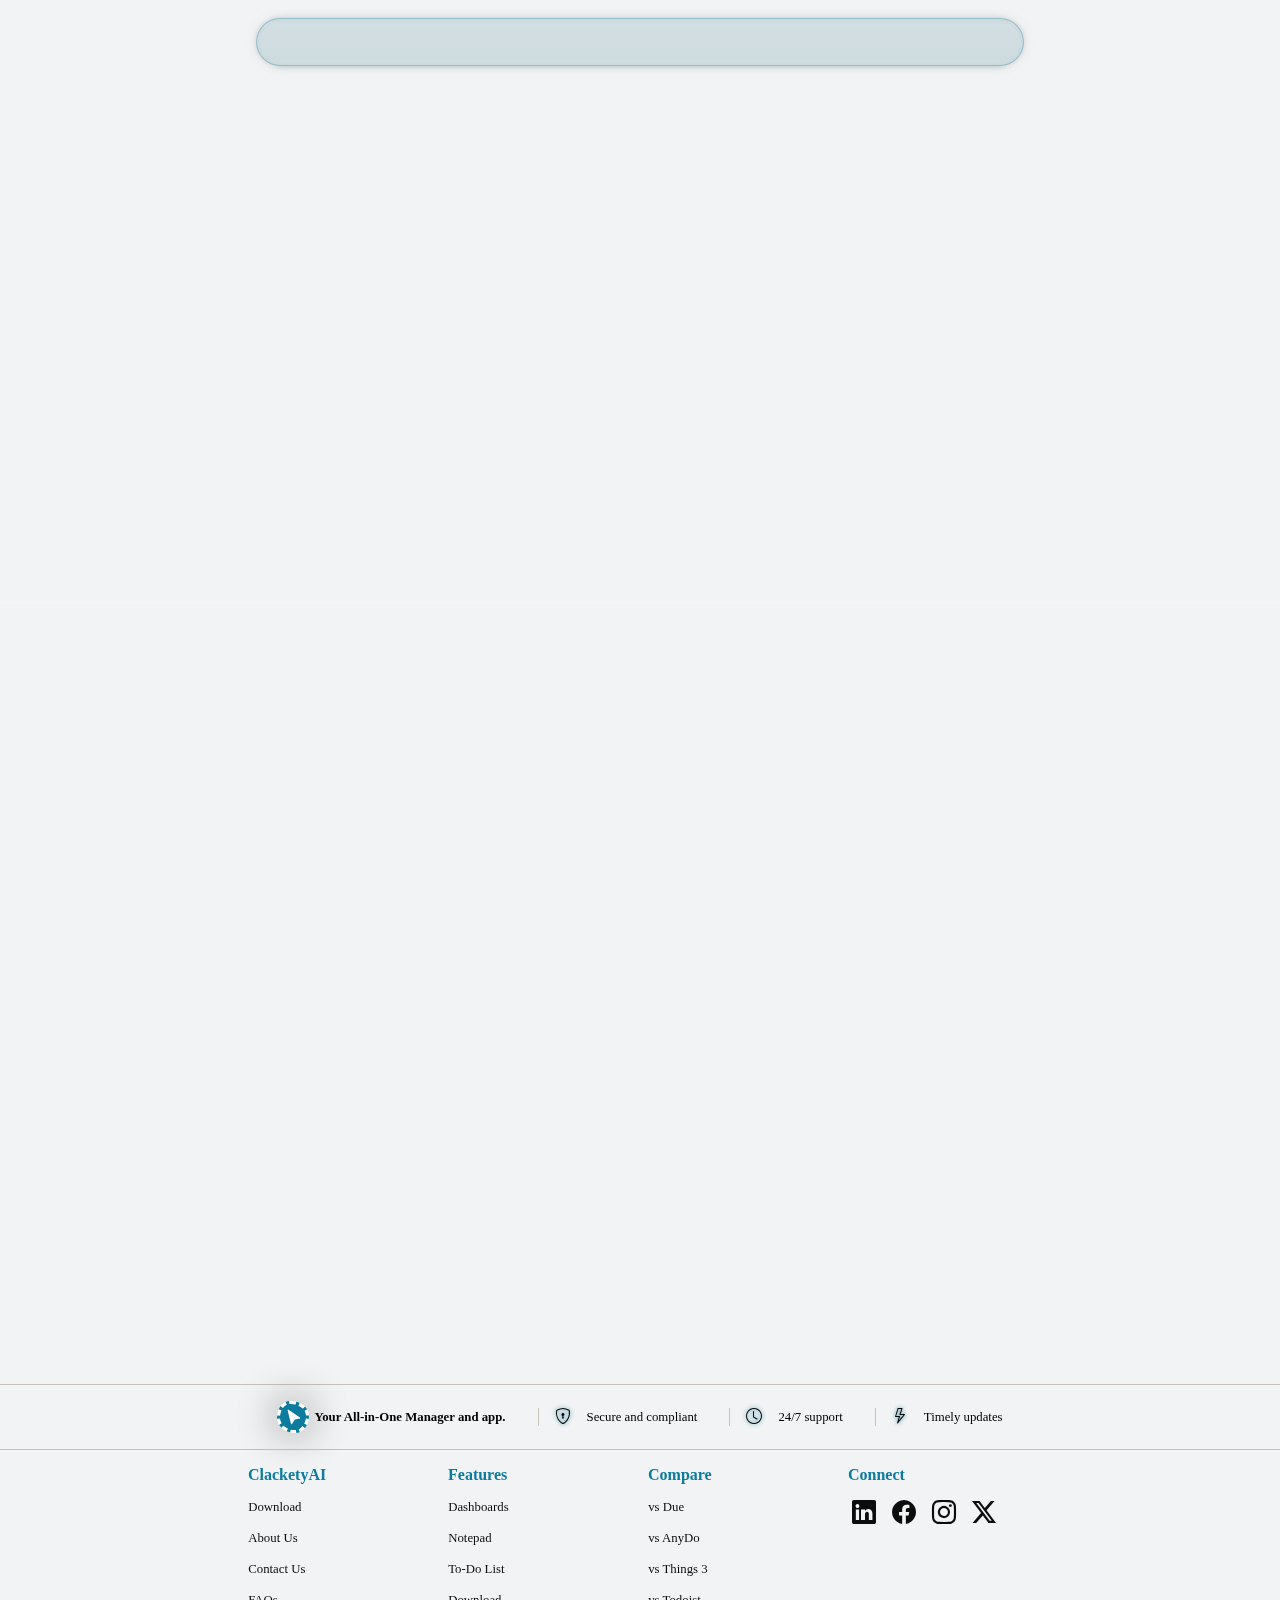
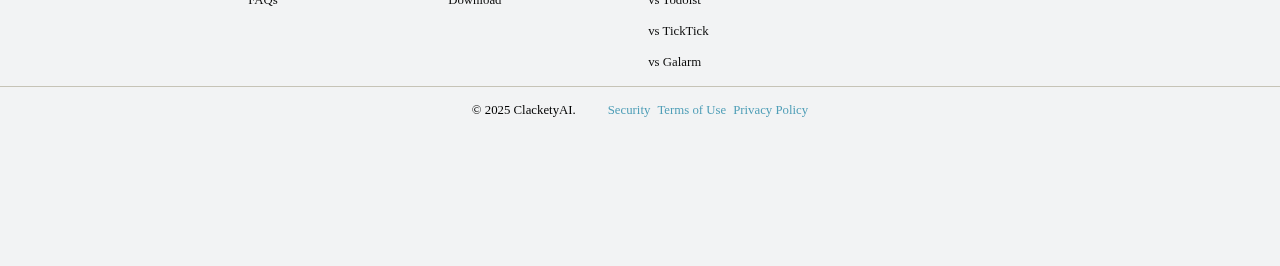
==== about.html @ d1289d00 "Add files via upload" ====
<!DOCTYPE html>
<html lang="en">
<head>
    <meta charset="UTF-8">
    <meta name="viewport" content="width=device-width, initial-scale=1.0">
    <title>About Us | ClacketyAI</title>

    <!-- Boostrap CDN -->
    <link rel="stylesheet" href="https://cdn.jsdelivr.net/npm/bootstrap-icons@1.11.3/font/bootstrap-icons.min.css">

    <!-- Custom CSS Link -->
    <link rel="stylesheet" href="css/about.css">
</head>
<body>
    <main>
        &nbsp;
        <header>
            &nbsp;
        </header>
        <section class="hero">
            &nbsp;
        </section>
        <section class="box" id="about">
            &nbsp;
        </section>
        <footer>
            <div class="footer-bar">
                <div class="logo-caption">
                    <a href="/" class="logo">
                        <i class="bi-cursor-fill"></i>
                    </a>
                    <p class="caption">
                        Your All-in-One Manager and app.
                    </p>
                </div>

                <div class="card">
                    <span>
                        <i class="bi bi-shield-lock"></i>
                    </span>
                    <span>Secure and compliant</span>
                </div>

                <div class="card">
                    <span>
                        <i class="bi bi-clock"></i>
                    </span>
                    <span>24/7 support</span>
                </div>

                <div class="card">
                    <span>
                        <i class="bi bi-lightning"></i>
                    </span>
                    <span>Timely updates</span>
                </div>
            </div>
            <div class="main-footer">
                <div class="clackety">
                    <h1>ClacketyAI</h1>
                    <ul>
                        <li>
                            <span class="dash"></span>
                            <span class="foot-link">
                                <a href="/">Download</a>
                            </span>
                        </li>

                        <li>
                            <span class="dash"></span>
                            <span class="foot-link">
                                <a href="/">About Us</a>
                            </span>
                        </li>

                        <li>
                            <span class="dash"></span>
                            <span class="foot-link">
                                <a href="/">Contact Us</a>
                            </span>
                        </li>

                        <li>
                            <span class="dash"></span>
                            <span class="foot-link">
                                <a href="/">FAQs</a>
                            </span>
                        </li>

                    </ul>
                </div>
                <div class="features">
                    <h1>Features</h1>
                    <ul>
                            <li>
                                <span class="dash"></span>
                                <span class="foot-link">
                                    <a href="/">Dashboards</a>
                                </span>
                            </li>

                            <li>
                                <span class="dash"></span>
                                <span class="foot-link">
                                    <a href="/">Notepad</a>
                                </span>
                            </li>

                            <li>
                                <span class="dash"></span>
                                <span class="foot-link">
                                    <a href="/">To-Do List</a>
                                </span>
                            </li>

                            <li>
                                <span class="dash"></span>
                                <span class="foot-link">
                                    <a href="/">Download</a>
                                </span>
                            </li>

                    </ul>
                </div>
                <div class="compare">
                    <h1>Compare</h1>
                    <ul>
                        <li>
                            <span class="dash"></span>
                            <span class="foot-link">
                                <a href="/">vs Due</a>
                            </span>
                        </li>

                        <li>
                            <span class="dash"></span>
                            <span class="foot-link">
                                <a href="/">vs AnyDo</a>
                            </span>
                        </li>

                        <li>
                            <span class="dash"></span>
                            <span class="foot-link">
                                <a href="/">vs Things 3</a>
                            </span>
                        </li>

                        <li>
                            <span class="dash"></span>
                            <span class="foot-link">
                                <a href="/">vs Todoist</a>
                            </span>
                        </li>

                        <li>
                            <span class="dash"></span>
                            <span class="foot-link">
                                <a href="/">vs TickTick</a>
                            </span>
                        </li>

                        <li>
                            <span class="dash"></span>
                            <span class="foot-link">
                                <a href="/">vs Galarm</a>
                            </span>
                        </li>

                    </ul>
                </div>
                <div class="connect">
                    <h1>Connect</h1>
                    <ul>
                        <li>
                            <a href="/" class="bi-linkedin"></a>
                        </li>

                        <li>
                            <a href="/" class="bi-facebook"></a>
                        </li>

                        <li>
                            <a href="/" class="bi-instagram"></a>
                        </li>

                        <li>
                            <a href="/" class="bi-twitter-x"></a>
                        </li>
                    </ul>
                </div>
            </div>
            <div class="footer-bottom">
                <ul>
                    <li>
                        &copy; 2025 ClacketyAI.
                    </li>

                    <div class="fb-half">
                        <li><a href="/">Security</a></li>

                        <li><a href="/">Terms of Use</a></li>
    
                        <li><a href="/">Privacy Policy</a></li>
                    </div>
                </ul>
            </div>
        </footer>
    </main>
</body>
</html>
---- css/about.css ----
@import url("/css/header.css");
@import url("/css/footer.css");
@import url("/css/variables.css");
@import url("/css/style.css");
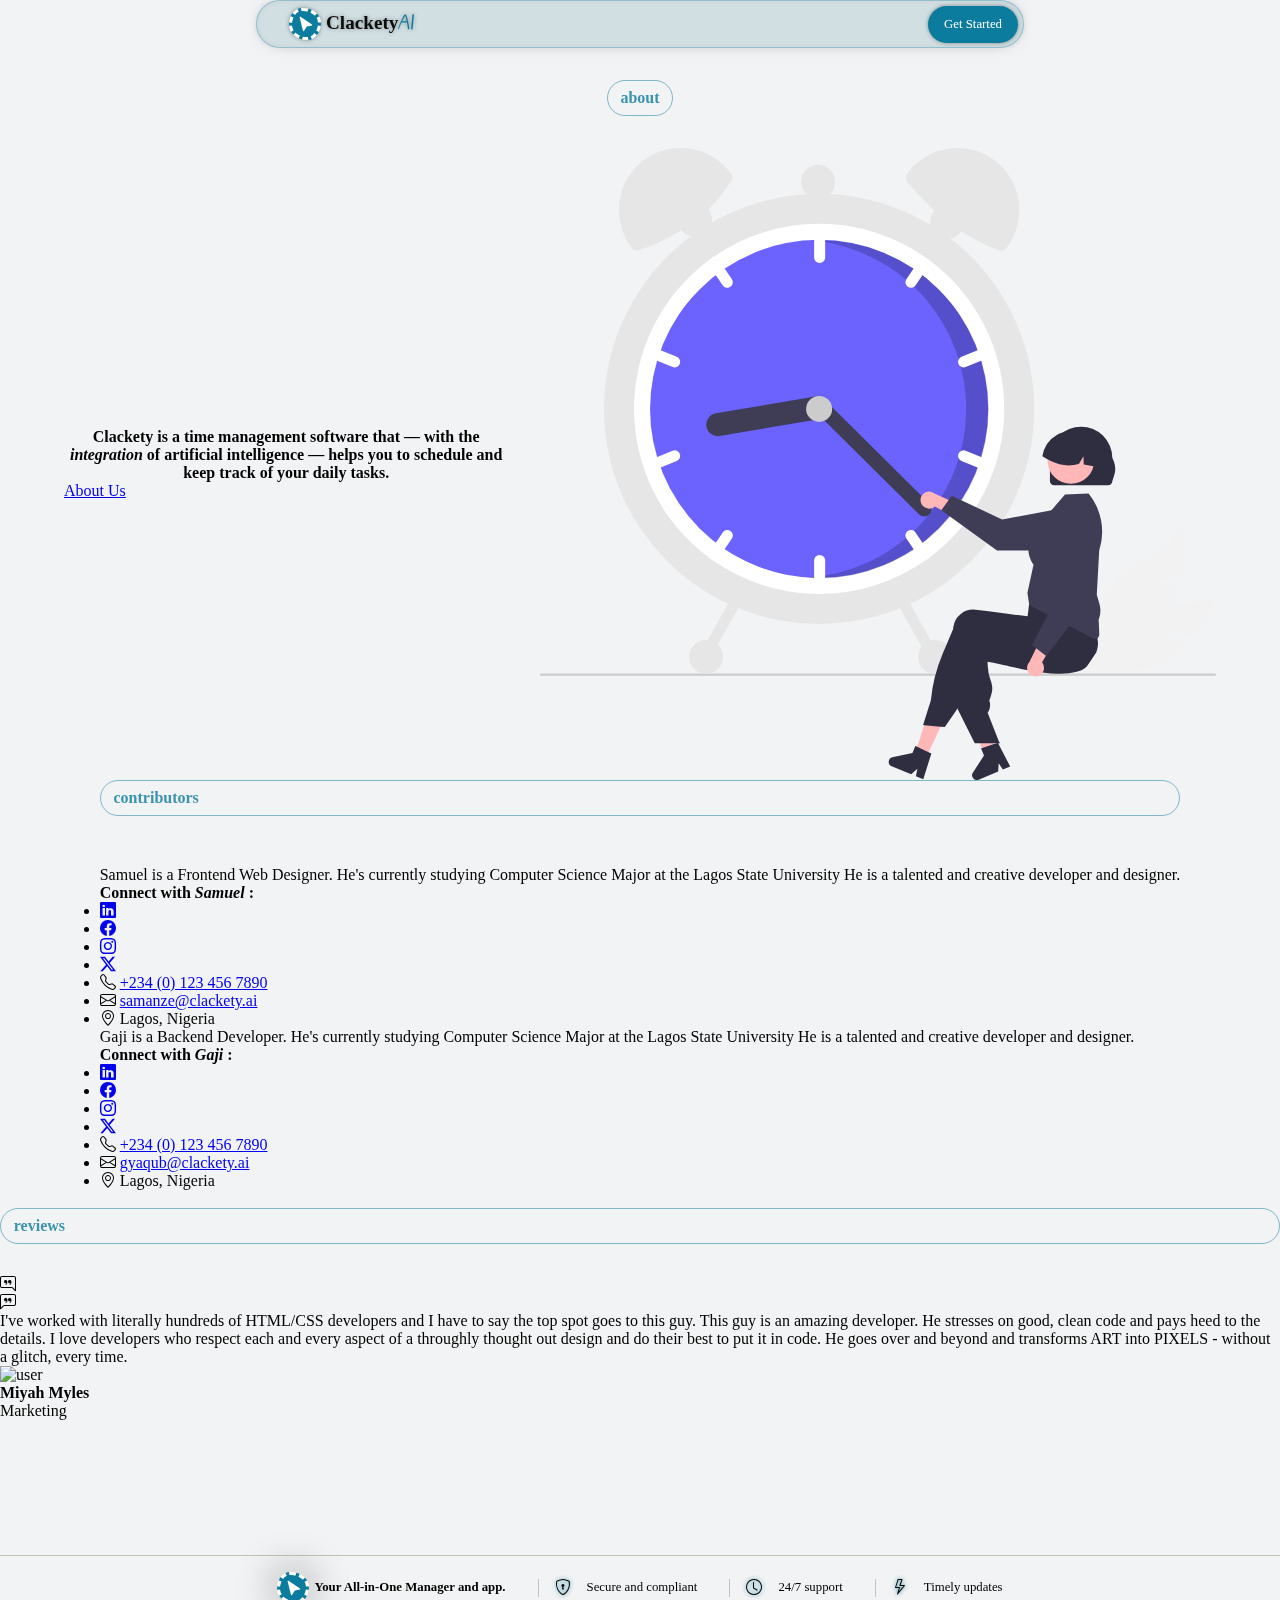
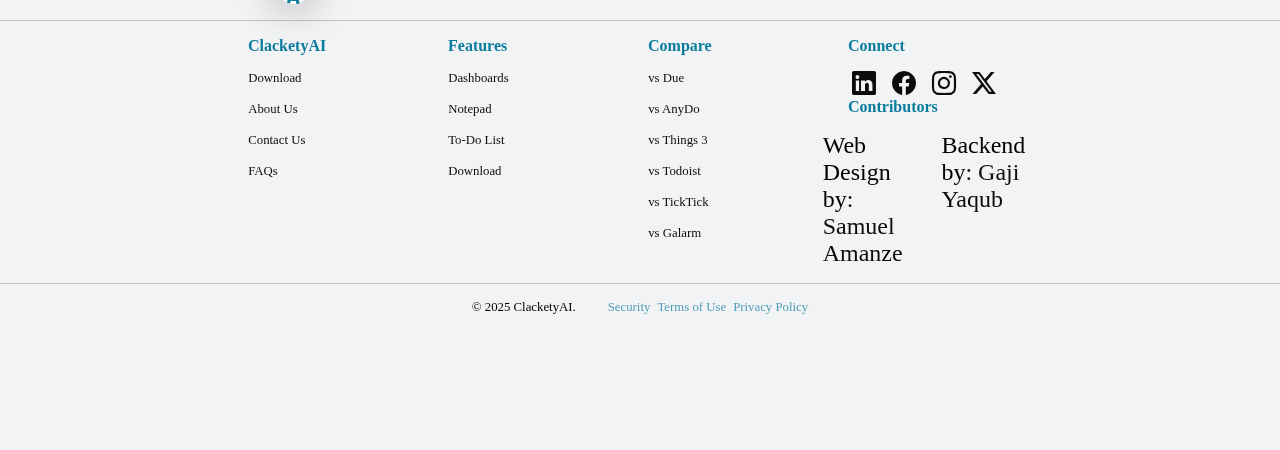
==== commit e05093e5: "Update about.html" ====
--- a/about.html
+++ b/about.html
@@ -9,21 +9,185 @@
     <link rel="stylesheet" href="https://cdn.jsdelivr.net/npm/bootstrap-icons@1.11.3/font/bootstrap-icons.min.css">
 
     <!-- Custom CSS Link -->
-    <link rel="stylesheet" href="css/about.css">
+    <link rel="stylesheet" href="/css/about.css">
+
+    <!-- Favicon Link -->
+     <link rel="shortcut icon" href="/assets/cdn/clackety-favicon.png" type="image/x-icon">
 </head>
 <body>
     <main>
-        &nbsp;
         <header>
-            &nbsp;
+            <nav>
+                <div class="logo-text">
+                    <span class="top">
+                        <a href="/index.html" class="logo">
+                            <i class="bi-cursor-fill"></i>
+                        </a>
+                        <a href="/index.html" class="text">
+                            Clackety<span>AI</span>
+                        </a>
+                    </span>
+                    <span class="bottm-t"></span>
+                </div>
+                <div class="cta">
+                    <a href="/onboarding/signup.html">Get Started</a>
+                </div>
+            </nav>
         </header>
-        <section class="hero">
-            &nbsp;
+        <section class="hero" id="about">
+            <div class="label">about</div>
+            <div class="about-part">
+                <div class="about-text">
+                    <h4>
+                        <span>Clackety</span> is a time management software that — with the <i>integration</i> of artificial intelligence — helps you to schedule and keep track of your daily tasks. 
+                    </h4>
+                    <a href="/about.html">About Us</a>
+                </div>
+                <div class="about-svg">
+                    <img src="/assets/cdn/undraw_time-management_fedt.svg" alt="">
+                </div>
+            </div>
         </section>
-        <section class="box" id="about">
-            &nbsp;
+        <section class="authors">
+            <div class="label">contributors</div>
+            <div class="author" id="samuel">
+                <div class="author-pic">
+                    <div class="image">
+                        &nbsp;
+                    </div>
+                </div>
+
+                <div class="author-bio">
+                    <div class="text">
+                        Samuel is a Frontend Web Designer. He's currently studying Computer Science Major at the Lagos State University
+                        He is a talented and creative developer and designer.
+                    </div>
+                    <div class="more">
+                        <div class="socials">
+                        <h4>Connect with <i>Samuel</i> : </h4>
+                        <ul>
+                            <li>
+                                <a href="/" class="bi-linkedin"></a>
+                            </li>
+    
+                            <li>
+                                <a href="/" class="bi-facebook"></a>
+                            </li>
+    
+                            <li>
+                                <a href="/" class="bi-instagram"></a>
+                            </li>
+    
+                            <li>
+                                <a href="/" class="bi-twitter-x"></a>
+                            </li>
+                        </ul>
+                        </div>
+                        <div class="deets">
+                        <ul>
+                            <li>
+                                <span class="bi bi-telephone"></span>
+                                <a href="tel:23401234567890">+234 (0) 123 456 7890</a>
+                            </li>
+
+                            <li>
+                                <span class="bi bi-envelope"></span>
+                                <a href="mailto:samanze@clackety.ai">samanze@clackety.ai</a>
+                            </li>
+
+                            <li>
+                                <span class="bi bi-geo-alt"></span>
+                                <span>Lagos, Nigeria</span>
+                            </li>
+                        </ul>
+                    </div>
+                    </div>
+                </div>
+            </div>
+            <div class="author" id="gaji">
+                <div class="author-bio">
+                    <div class="text">
+                        Gaji is a Backend Developer. He's currently studying Computer Science Major at the Lagos State University
+                        He is a talented and creative developer and designer.
+                    </div>
+                    <div class="more">
+                        <div class="socials">
+                        <h4>Connect with <i>Gaji</i> : </h4>
+                        <ul>
+                            <li>
+                                <a href="/" class="bi-linkedin"></a>
+                            </li>
+    
+                            <li>
+                                <a href="/" class="bi-facebook"></a>
+                            </li>
+    
+                            <li>
+                                <a href="/" class="bi-instagram"></a>
+                            </li>
+    
+                            <li>
+                                <a href="/" class="bi-twitter-x"></a>
+                            </li>
+                        </ul>
+                    </div>
+                        <div class="deets">
+                        <ul>
+                            <li>
+                                <span class="bi bi-telephone"></span>
+                                <a href="tel:23401234567890">+234 (0) 123 456 7890</a>
+                            </li>
+
+                            <li>
+                                <span class="bi bi-envelope"></span>
+                                <a href="mailto:gyaqub@clackety.ai">gyaqub@clackety.ai</a>
+                            </li>
+
+                            <li>
+                                <span class="bi bi-geo-alt"></span>
+                                <span>Lagos, Nigeria</span>
+                            </li>
+                        </ul>
+                    </div>
+                    </div>
+                </div>
+
+                <div class="author-pic">
+                    <div class="image">
+                        &nbsp;
+                    </div>
+                </div>
+                
+            </div>
         </section>
-        <footer>
+        <section class="reviews">
+            <div class="label">reviews</div>
+            <div class="testimonial-container">
+                <div class="progress-bar"></div>
+                <div class="bi-chat-right-quote bi-blockquote"></div>
+                <div class="bi-chat-left-quote bi-blockquote"></div>
+                <p class="testimonial">
+                  I've worked with literally hundreds of HTML/CSS developers and I have to
+                  say the top spot goes to this guy. This guy is an amazing developer. He
+                  stresses on good, clean code and pays heed to the details. I love
+                  developers who respect each and every aspect of a throughly thought out
+                  design and do their best to put it in code. He goes over and beyond and
+                  transforms ART into PIXELS - without a glitch, every time.
+                </p>
+                <div class="user">
+                  <img
+                    src="https://randomuser.me/api/portraits/women/46.jpg"
+                    alt="user"
+                    class="user-image"
+                  />
+                  <div class="user-details">
+                    <h4 class="username">Miyah Myles</h4>
+                    <p class="role">Marketing</p>
+                  </div>
+                </div>
+              </div>
+        </section>
+        <footer class="box">
             <div class="footer-bar">
                 <div class="logo-caption">
                     <a href="/" class="logo">
@@ -69,21 +233,21 @@
                         <li>
                             <span class="dash"></span>
                             <span class="foot-link">
-                                <a href="/">About Us</a>
-                            </span>
-                        </li>
-
-                        <li>
-                            <span class="dash"></span>
-                            <span class="foot-link">
-                                <a href="/">Contact Us</a>
-                            </span>
-                        </li>
-
-                        <li>
-                            <span class="dash"></span>
-                            <span class="foot-link">
-                                <a href="/">FAQs</a>
+                                <a href="/about.html">About Us</a>
+                            </span>
+                        </li>
+
+                        <li>
+                            <span class="dash"></span>
+                            <span class="foot-link">
+                                <a href="/contact.html">Contact Us</a>
+                            </span>
+                        </li>
+
+                        <li>
+                            <span class="dash"></span>
+                            <span class="foot-link">
+                                <a href="/contact.html#faq">FAQs</a>
                             </span>
                         </li>
 
@@ -170,24 +334,45 @@
                     </ul>
                 </div>
                 <div class="connect">
-                    <h1>Connect</h1>
-                    <ul>
-                        <li>
-                            <a href="/" class="bi-linkedin"></a>
-                        </li>
-
-                        <li>
-                            <a href="/" class="bi-facebook"></a>
-                        </li>
-
-                        <li>
-                            <a href="/" class="bi-instagram"></a>
-                        </li>
-
-                        <li>
-                            <a href="/" class="bi-twitter-x"></a>
-                        </li>
-                    </ul>
+                    <div class="upper">
+                        <h1>Connect</h1>
+                        <ul>
+                            <li>
+                                <a href="/" class="bi-linkedin"></a>
+                            </li>
+    
+                            <li>
+                                <a href="/" class="bi-facebook"></a>
+                            </li>
+    
+                            <li>
+                                <a href="/" class="bi-instagram"></a>
+                            </li>
+    
+                            <li>
+                                <a href="/" class="bi-twitter-x"></a>
+                            </li>
+                        </ul>
+                    </div>
+
+                    <div class="lower">
+                        <h1>Contributors</h1>
+                        <ul>
+                            <li>
+                                <span class="dash"></span>
+                                <span class="foot-link">
+                                    Web Design by: <a href="/about.html#Gaji">Samuel Amanze</a>
+                                </span>
+                            </li>
+    
+                            <li>
+                                <span class="dash"></span>
+                                <span class="foot-link">
+                                    Backend by: <a href="/about.html#gaji">Gaji Yaqub</a>
+                                </span>
+                            </li>
+                        </ul>
+                    </div>
                 </div>
             </div>
             <div class="footer-bottom">
@@ -206,6 +391,87 @@
                 </ul>
             </div>
         </footer>
+
+        <script>
+                const testimonialsContainer = document.querySelector('.testimonials-container')
+const testimonial = document.querySelector('.testimonial')
+const userImage = document.querySelector('.user-image')
+const username = document.querySelector('.username')
+const role = document.querySelector('.role')
+
+const testimonials = [
+  {
+    name: 'Miyah Myles',
+    position: 'Marketing',
+    photo:
+      'https://www.freepik.com/free-photo/smiley-business-woman-front-view_28475706.htm#fromView=search&page=1&position=5&uuid=f24b8416-74ac-430f-ac26-d47ee98646f7',
+    text:
+      "ClacketyAI is one of the best time management apps ever.",
+  },
+  {
+    name: 'June Cha',
+    position: 'Software Engineer',
+    photo: 'https://randomuser.me/api/portraits/women/44.jpg',
+    text:
+      "ClacketyAI is one of the best time management apps ever.",
+  },
+  {
+    name: 'Iida Niskanen',
+    position: 'Data Entry',
+    photo: 'https://randomuser.me/api/portraits/women/68.jpg',
+    text:
+      "ClacketyAI is one of the best time management apps ever.",
+  },
+  {
+    name: 'Renee Sims',
+    position: 'Receptionist',
+    photo: 'https://randomuser.me/api/portraits/women/65.jpg',
+    text:
+      "ClacketyAI is one of the best time management apps ever.",
+  },
+  {
+    name: 'Jonathan Nunfiez',
+    position: 'Graphic Designer',
+    photo: 'https://randomuser.me/api/portraits/men/43.jpg',
+    text:
+      "ClacketyAI is one of the best time management apps ever.",
+  },
+  {
+    name: 'Sasha Ho',
+    position: 'Accountant',
+    photo:
+      'https://images.pexels.com/photos/415829/pexels-photo-415829.jpeg?h=350&auto=compress&cs=tinysrgb',
+    text:
+      "ClacketyAI is one of the best time management apps ever.",
+  },
+  {
+    name: 'Veeti Seppanen',
+    position: 'Director',
+    photo: 'https://randomuser.me/api/portraits/men/97.jpg',
+    text:
+      "ClacketyAI is one of the best time management apps ever.",
+  },
+]
+
+let idx = 1
+
+function updateTestimonial() {
+  const { name, position, photo, text } = testimonials[idx]
+
+  testimonial.innerHTML = text
+  userImage.src = photo
+  username.innerHTML = name
+  role.innerHTML = position
+
+  idx++
+
+  if (idx > testimonials.length - 1) {
+    idx = 0
+  }
+}
+
+setInterval(updateTestimonial, 10000)
+        </script>
     </main>
 </body>
-</html>+</html>
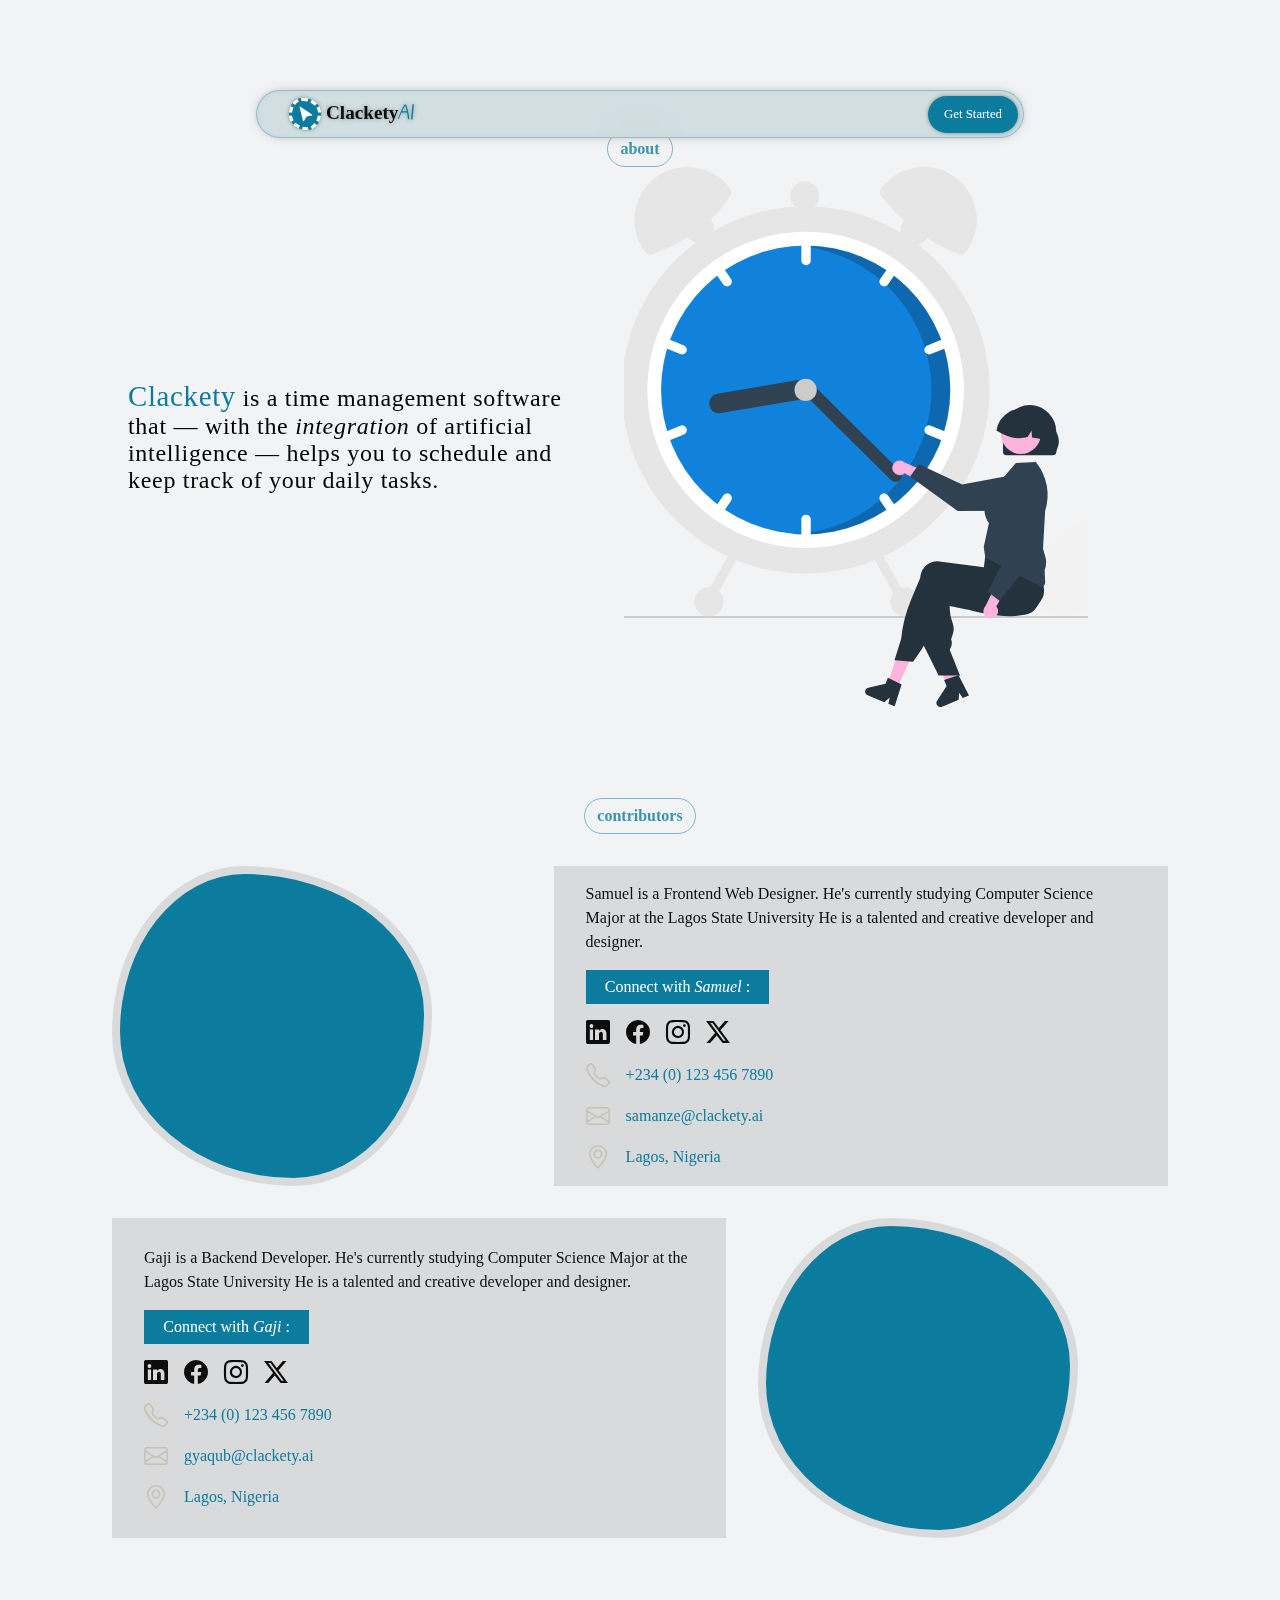
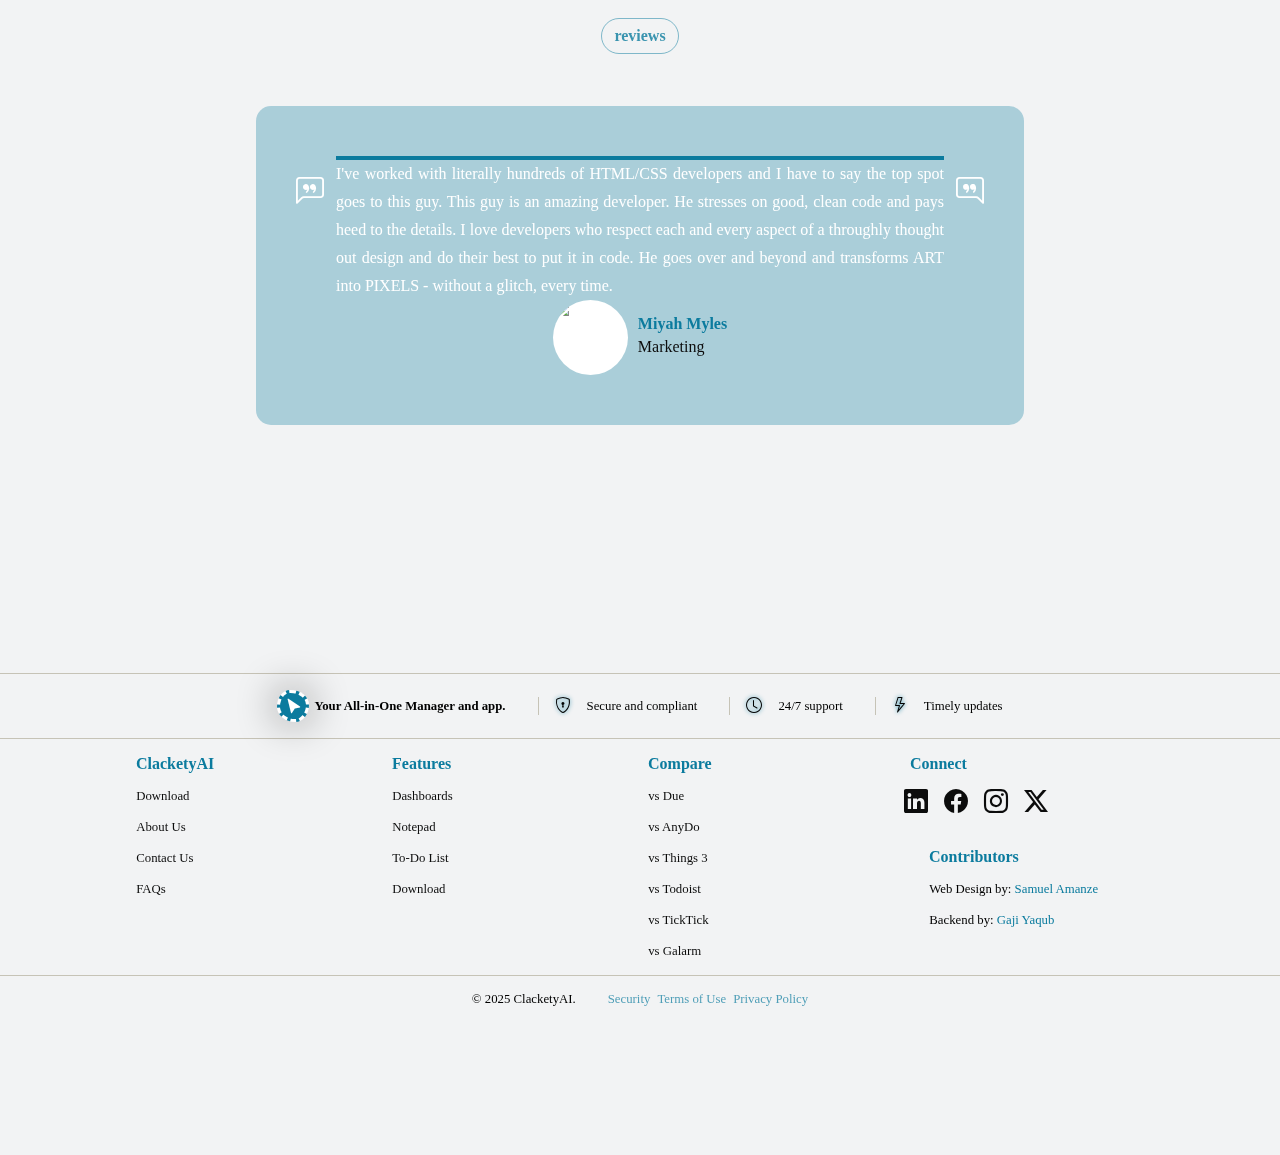
==== commit eb7eb74e: "Update about.html" ====
--- a/about.html
+++ b/about.html
@@ -41,7 +41,6 @@
                     <h4>
                         <span>Clackety</span> is a time management software that — with the <i>integration</i> of artificial intelligence — helps you to schedule and keep track of your daily tasks. 
                     </h4>
-                    <a href="/about.html">About Us</a>
                 </div>
                 <div class="about-svg">
                     <img src="/assets/cdn/undraw_time-management_fedt.svg" alt="">
--- a/css/about.css
+++ b/css/about.css
@@ -2,3 +2,189 @@
 @import url("/css/footer.css");
 @import url("/css/variables.css");
 @import url("/css/style.css");
+
+section {
+    margin-bottom: 5rem;
+}
+
+.hero {
+    margin-top: 5.5rem;
+}
+
+.authors {
+    width: 100%;
+    position: relative;
+    display: flex;
+    flex-flow: column;
+    align-items: center;
+    justify-content: center;
+    gap: 2rem;
+}
+
+.authors #samuel {
+    width: 80%;
+    min-height: 250px;
+    margin: 0 auto;
+    position: relative;
+    display: grid;
+    grid-template-columns: 40% 60%;
+    align-items: center;
+    justify-content: center;
+    gap: 2rem;
+}
+
+.authors #gaji {
+    width: 80%;
+    min-height: 250px;
+    margin: 0 auto;
+    position: relative;
+    display: grid;
+    grid-template-columns: 60% 40%;
+    align-items: center;
+    justify-content: center;
+    gap: 2rem;
+}
+
+.authors .author .author-pic {
+    width: 20rem;
+    height: 20rem;
+    background: rgba(0, 0, 0, 0.1);
+    border-radius: 41% 59% 43% 57% / 52% 46% 54% 48%;
+    display: flex;
+    flex-flow: column;
+    align-items: center;
+    justify-content: center;
+}
+
+.authors .author .author-pic .image {
+    width: 19rem;
+    height: 19rem;
+    background: var(--second-color);
+    border-radius: 41% 59% 43% 57% / 52% 46% 54% 48%;
+    display: flex;
+    flex-flow: column;
+    align-items: center;
+    justify-content: center;
+}
+
+.authors .author .author-bio {
+    width: 100%;
+    height: 100%;
+    position: relative;
+    background: rgba(0, 0, 0, 0.1);
+    display: flex;
+    flex-flow: column;
+    align-items: start;
+    justify-content: center;
+    padding: 0 2rem;
+}
+
+.authors .author .author-bio .text {
+    width: 100%;
+    position: relative;
+    display: flex;
+    flex-flow: column;
+    align-items: start;
+    justify-content: center;
+    font-size: 1rem;
+    line-height: 1.5rem;
+    font-weight: 400;
+    padding-bottom: 1rem;
+}
+
+.authors .author .author-bio .more {
+    gap: 2rem;
+}
+
+.reviews {
+    width: 100%;
+    position: relative;
+    display: flex;
+    flex-flow: column;
+    align-items: center;
+    justify-content: center;
+    gap: 2rem;
+}
+
+.testimonial-container {
+    background-color: rgba(11, 124, 158, 0.31);
+    color: #fff;
+    border-radius: 15px;
+    margin: 20px auto;
+    padding: 50px 80px;
+    max-width: 768px;
+    position: relative;
+  }
+  
+  .bi-blockquote {
+    color: rgb(255, 255, 255);
+    font-size: 28px;
+    position: absolute;
+    top: 70px;
+  }
+  
+  .bi-chat-left-quote {
+    left: 40px;
+  }
+  
+  .bi-chat-right-quote {
+    right: 40px;
+  }
+  
+  .testimonial {
+    line-height: 28px;
+    text-align: justify;
+  }
+  
+  .user {
+    display: flex;
+    align-items: center;
+    justify-content: center;
+  }
+  
+  .user .user-image {
+    border-radius: 50%;
+    background-color: var(--white);
+    height: 75px;
+    width: 75px;
+    object-fit: cover;
+  }
+  
+  .user .user-details {
+    margin-left: 10px;
+  }
+  
+  .user .username {
+    color: var(--second-color);
+    margin: 0;
+  }
+  
+  .user .role {
+    color: var(--black);
+    font-weight: normal;
+    margin: 5px 0;
+  }
+  
+  .progress-bar {
+    background-color: var(--second-color);
+    height: 4px;
+    width: 100%;
+    animation: grow 10s linear infinite;
+    transform-origin: left;
+  }
+  
+  @keyframes grow {
+    0% {
+      transform: scaleX(0);
+    }
+  }
+  
+  @media (max-width: 768px) {
+    .testimonial-container {
+      padding: 20px 30px;
+    }
+  
+    .fa-quote {
+      display: none;
+    }
+  }
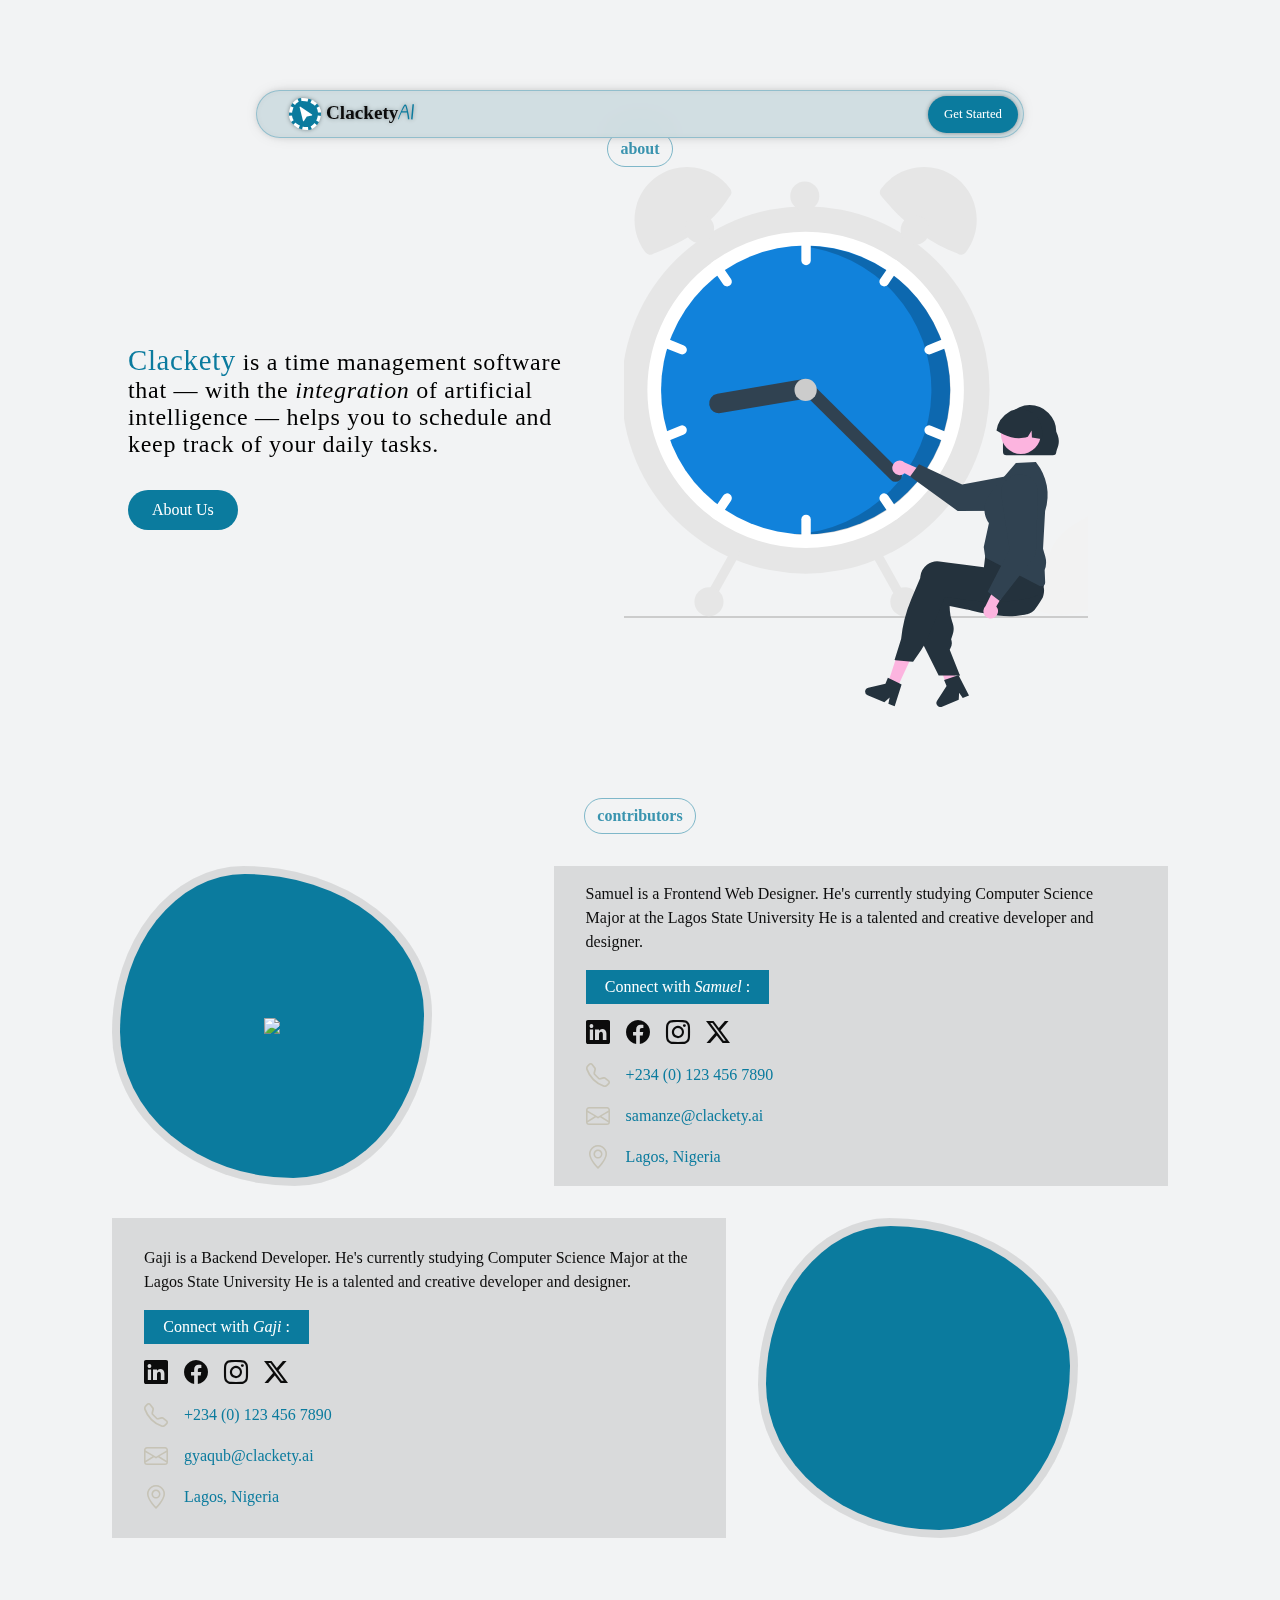
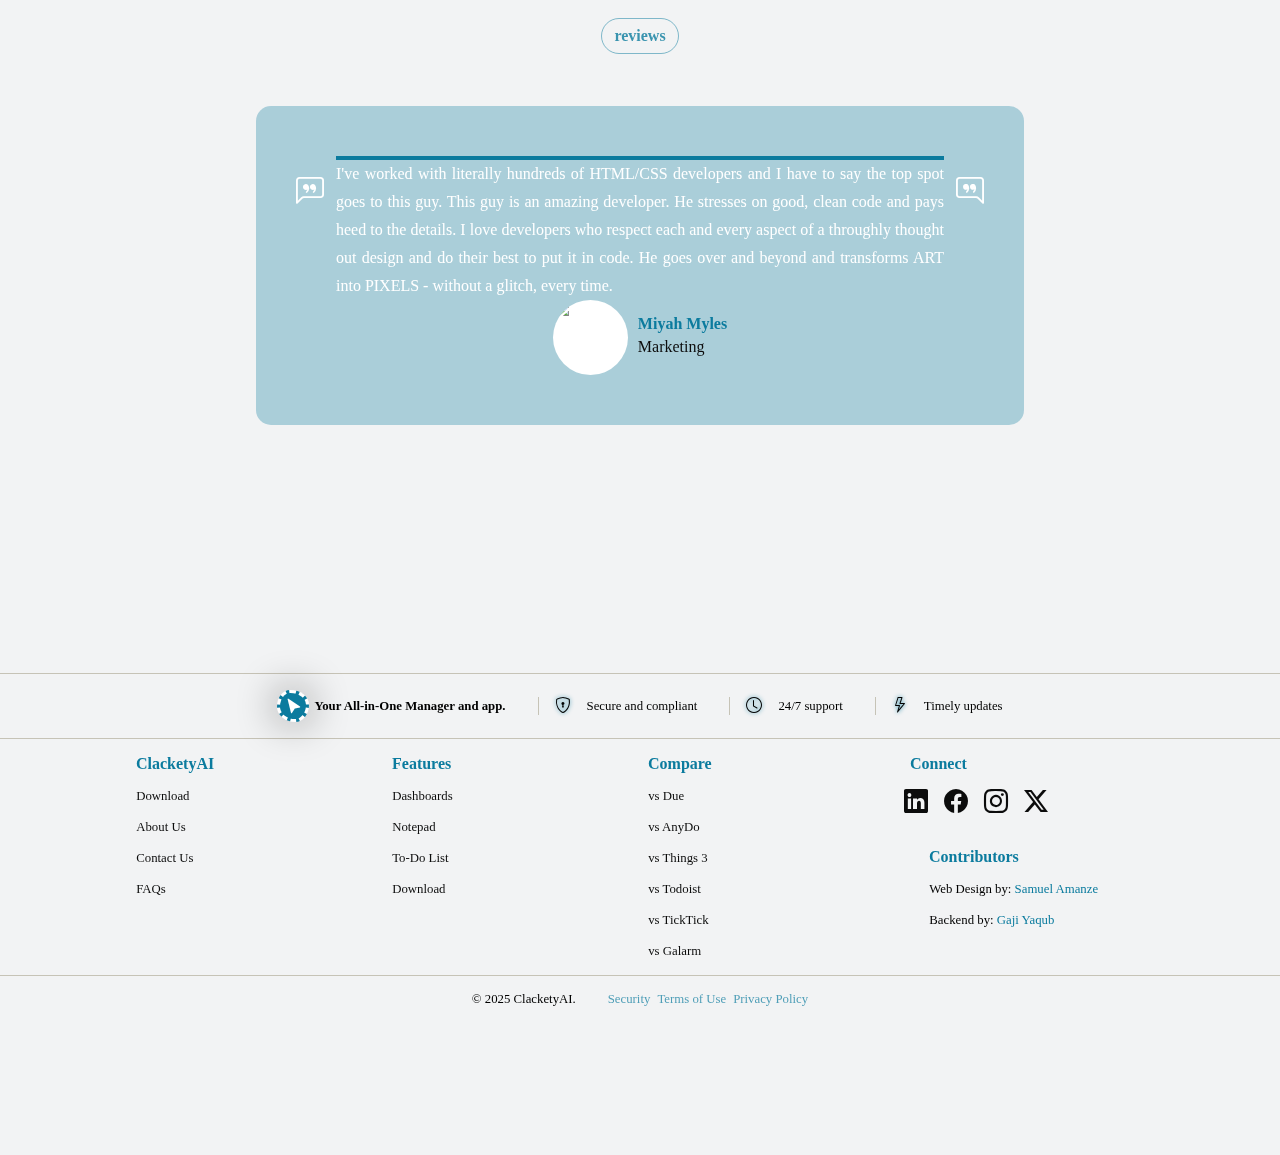
==== commit 08a918c8: "Update about.html" ====
--- a/about.html
+++ b/about.html
@@ -41,6 +41,7 @@
                     <h4>
                         <span>Clackety</span> is a time management software that — with the <i>integration</i> of artificial intelligence — helps you to schedule and keep track of your daily tasks. 
                     </h4>
+                    <a href="/about.html">About Us</a>
                 </div>
                 <div class="about-svg">
                     <img src="/assets/cdn/undraw_time-management_fedt.svg" alt="">
@@ -49,10 +50,66 @@
         </section>
         <section class="authors">
             <div class="label">contributors</div>
+            <!-- <div class="author" id="lorem">
+                <div class="author-bio">
+                    <div class="text">
+                        Gaji is a Backend Developer. He's currently studying Computer Science Major at the Lagos State University
+                        He is a talented and creative developer and designer.
+                    </div>
+                    <div class="more">
+                        <div class="socials">
+                        <h4>Connect with <i>Gaji</i> : </h4>
+                        <ul>
+                            <li>
+                                <a href="/" class="bi-linkedin"></a>
+                            </li>
+    
+                            <li>
+                                <a href="/" class="bi-facebook"></a>
+                            </li>
+    
+                            <li>
+                                <a href="/" class="bi-instagram"></a>
+                            </li>
+    
+                            <li>
+                                <a href="/" class="bi-twitter-x"></a>
+                            </li>
+                        </ul>
+                    </div>
+                        <div class="deets">
+                        <ul>
+                            <li>
+                                <span class="bi bi-telephone"></span>
+                                <a href="tel:23401234567890">+234 (0) 123 456 7890</a>
+                            </li>
+
+                            <li>
+                                <span class="bi bi-envelope"></span>
+                                <a href="mailto:gyaqub@clackety.ai">gyaqub@clackety.ai</a>
+                            </li>
+
+                            <li>
+                                <span class="bi bi-geo-alt"></span>
+                                <span>Lagos, Nigeria</span>
+                            </li>
+                        </ul>
+                    </div>
+                    </div>
+                </div>
+
+                <div class="author-pic">
+                    <div class="image">
+                        &nbsp;
+                    </div>
+                </div>
+                
+            </div> -->
+
             <div class="author" id="samuel">
                 <div class="author-pic">
                     <div class="image">
-                        &nbsp;
+                        <img src="/assets/images/authors/samuel.jpeg">
                     </div>
                 </div>
 
@@ -186,7 +243,7 @@
                 </div>
               </div>
         </section>
-        <footer class="box">
+        <footer>
             <div class="footer-bar">
                 <div class="logo-caption">
                     <a href="/" class="logo">
